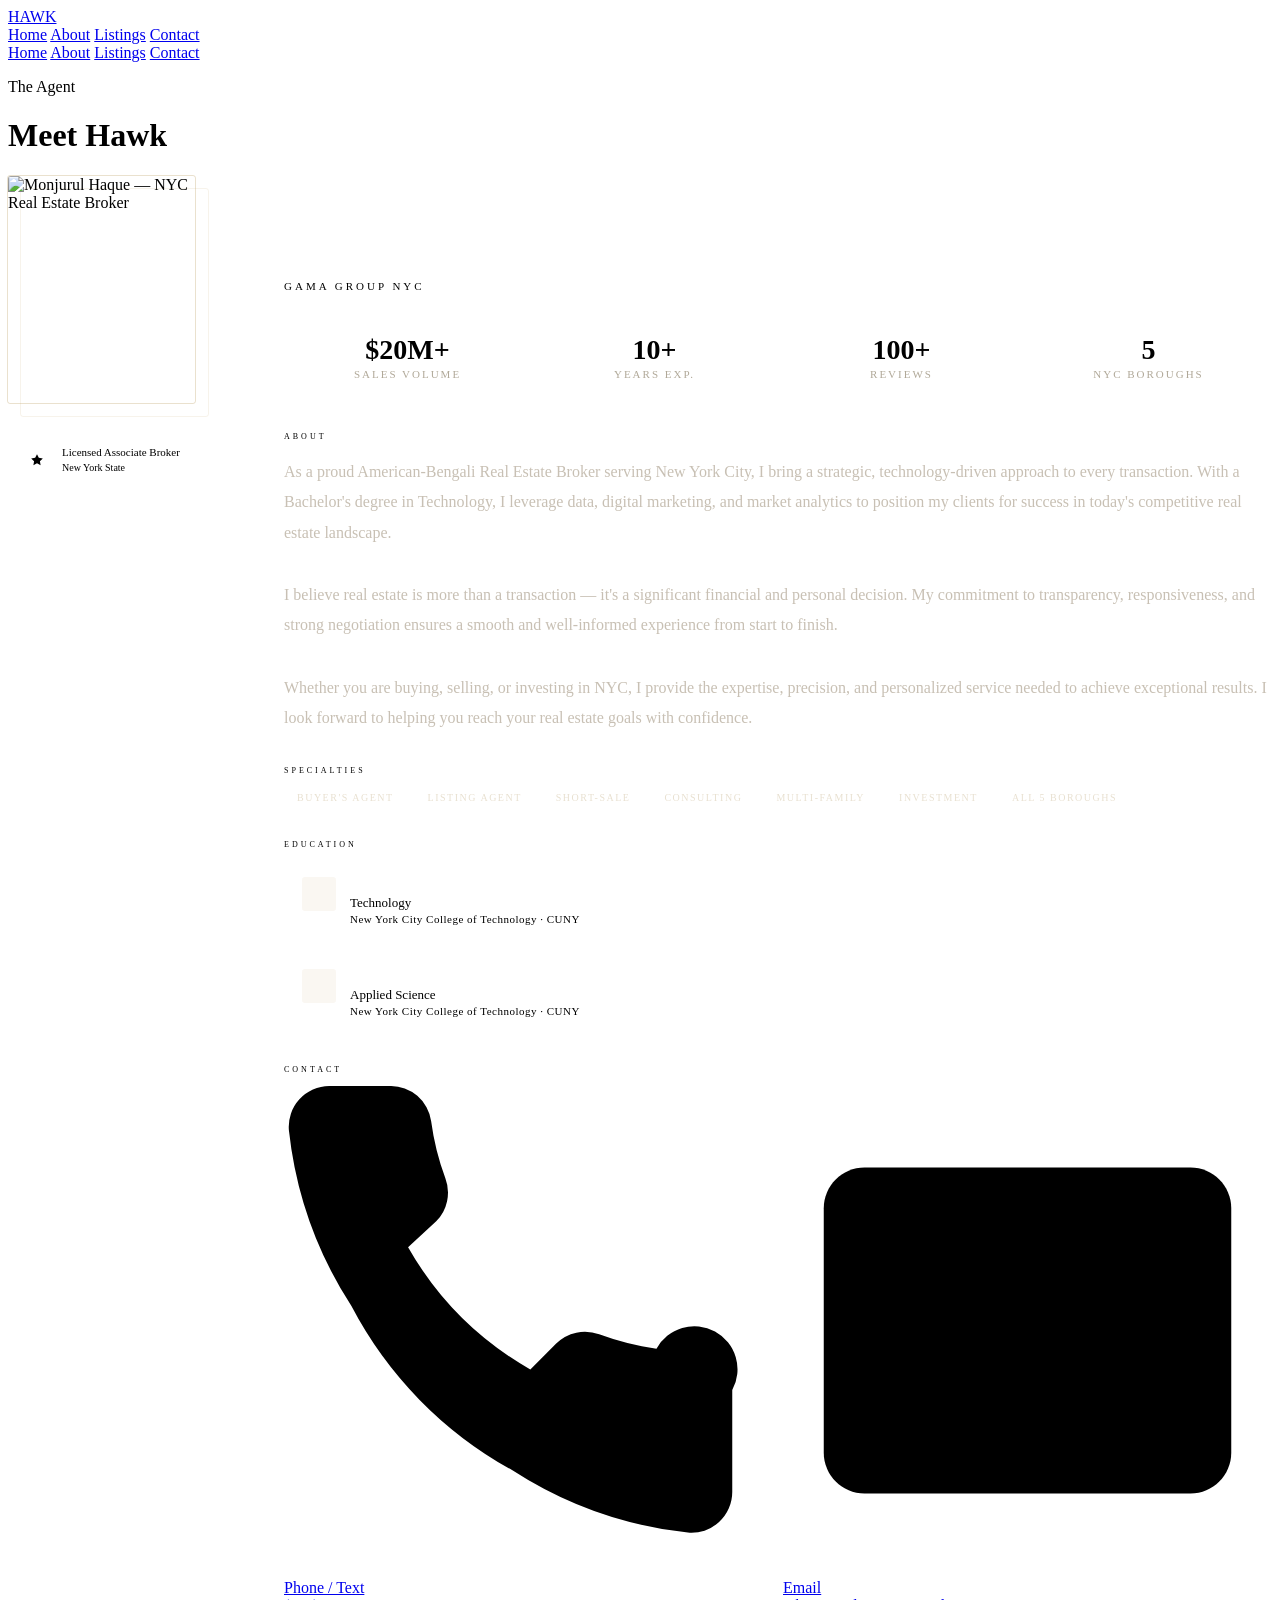
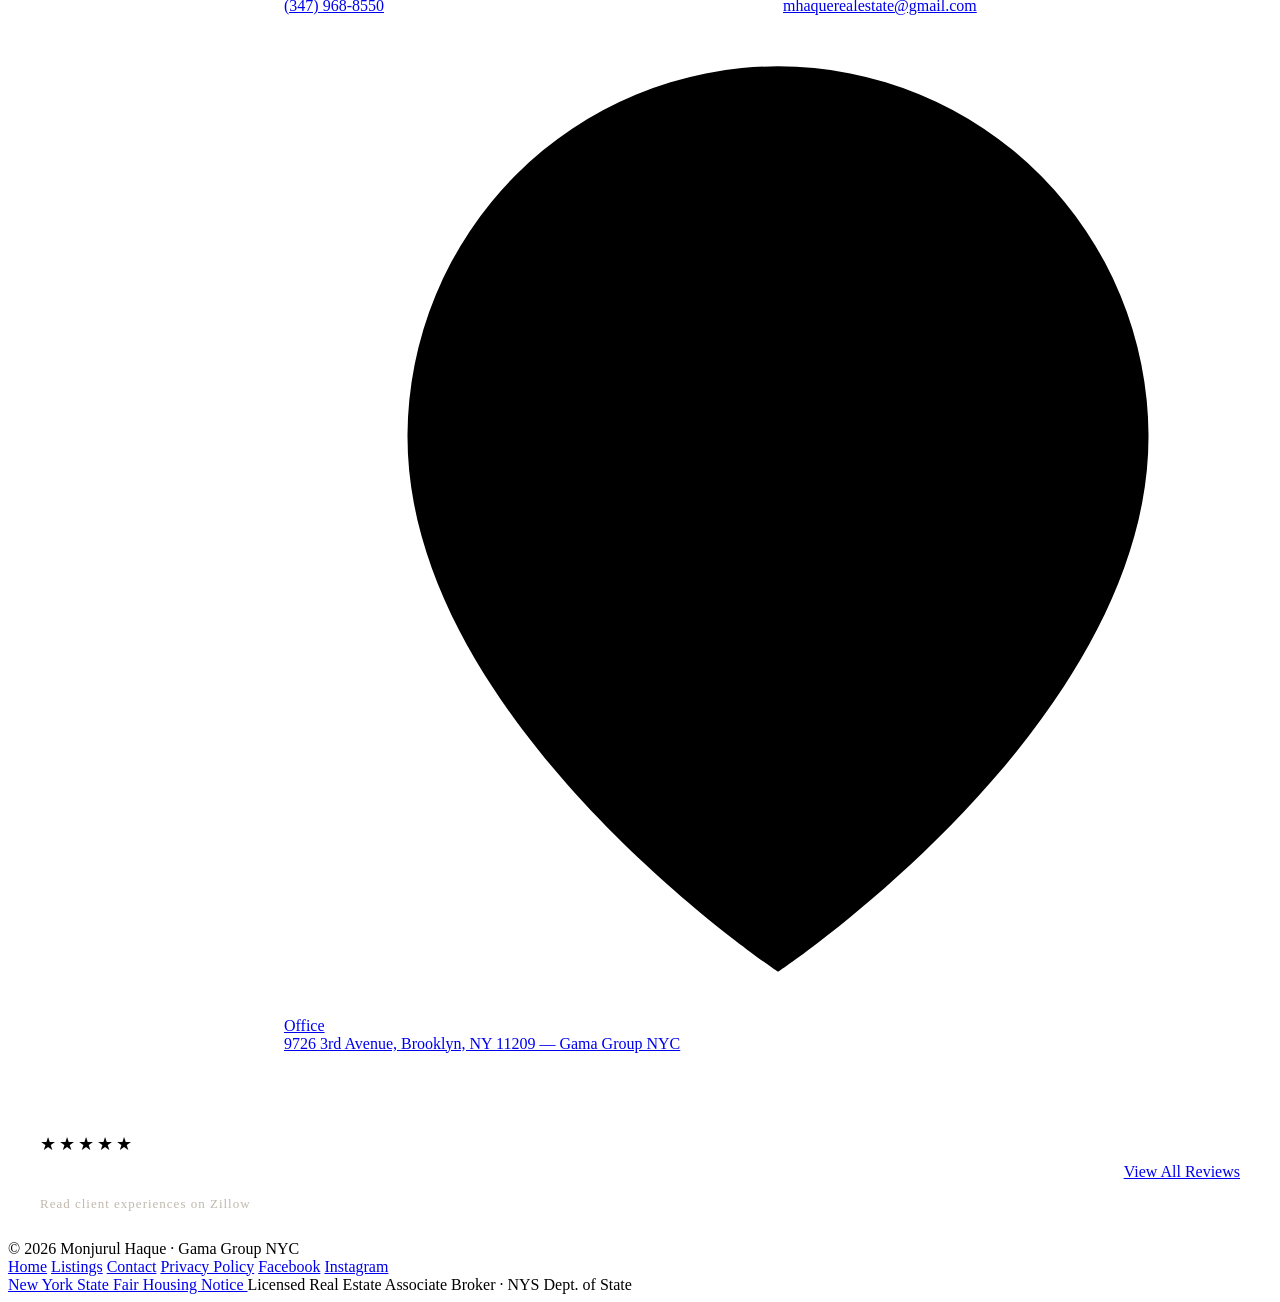
==== about.html @ 6339ee96 "Fix image URLs and update footer copyright year Updated image URLs to use URL encoding for spaces an" ====
<!DOCTYPE html>
<html lang="en">
<head>
  <meta charset="UTF-8">
  <meta name="viewport" content="width=device-width, initial-scale=1.0">

  <!-- ── Primary SEO ── -->
  <title>About Monjurul Haque | Licensed NYC Real Estate Associate Broker — Gama Group NYC</title>
  <meta name="description" content="Meet Monjurul Haque (Hawk) — proud American-Bengali NYC real estate broker at Gama Group NYC. Technology-driven approach, 10+ years experience, Bachelor's in Technology, 100+ verified client reviews across all 5 NYC boroughs.">
  <meta name="keywords" content="Monjurul Haque realtor, Hawk real estate NYC, Gama Group NYC broker, licensed associate broker Brooklyn, NYC real estate agent about, buy sell NYC broker, real estate agent Bay Ridge Brooklyn">
  <meta name="author" content="Monjurul Haque">
  <meta name="robots" content="index, follow, max-snippet:-1, max-image-preview:large, max-video-preview:-1">
  <link rel="canonical" href="https://www.mhaquerealtor.com/about.html">

  <!-- ── Open Graph (Facebook / LinkedIn / WhatsApp) ── -->
  <meta property="og:type" content="profile">
  <meta property="og:title" content="Meet Monjurul Haque (Hawk) — Licensed NYC Real Estate Broker">
  <meta property="og:description" content="10+ years experience, BS in Computer Systems Technology, 100+ verified reviews. Buyer's agent and listing agent serving all five NYC boroughs.">
  <meta property="og:url" content="https://www.mhaquerealtor.com/about.html">
  <meta property="og:site_name" content="Monjurul Haque | NYC Real Estate Broker">
  <meta property="og:image" content="https://www.mhaquerealtor.com/Final%20Gama-36.jpg">
  <meta property="og:image:width" content="1200">
  <meta property="og:image:height" content="630">
  <meta property="og:locale" content="en_US">

  <!-- ── Twitter Card ── -->
  <meta name="twitter:card" content="summary_large_image">
  <meta name="twitter:title" content="Meet Monjurul Haque (Hawk) — Licensed NYC Real Estate Broker">
  <meta name="twitter:description" content="10+ years experience, BS in Computer Systems Technology, 100+ verified reviews. Buyer's agent and listing agent serving all five NYC boroughs.">
  <meta name="twitter:image" content="https://www.mhaquerealtor.com/Final%20Gama-36.jpg">

  <!-- ── Geo / Local SEO ── -->
  <meta name="geo.region" content="US-NY">
  <meta name="geo.placename" content="Brooklyn, New York">
  <meta name="geo.position" content="40.6233;-74.0300">
  <meta name="ICBM" content="40.6233, -74.0300">

  <!-- ── Fonts & Styles ── -->
  <link rel="preconnect" href="https://fonts.googleapis.com">
  <link rel="preconnect" href="https://fonts.gstatic.com" crossorigin>
  <link href="https://fonts.googleapis.com/css2?family=Cormorant+Garamond:ital,wght@0,400;0,500;0,600;0,700;1,400&family=Jost:wght@300;400;500;600&display=swap" rel="stylesheet">
  <link rel="stylesheet" href="style.css">

  <!-- ── JSON-LD Structured Data ── -->
  <script type="application/ld+json">
  {
    "@context": "https://schema.org",
    "@type": "ProfilePage",
    "mainEntity": {
      "@type": "Person",
      "name": "Monjurul Haque",
      "alternateName": "Hawk",
      "jobTitle": "Licensed Real Estate Associate Broker",
      "url": "https://www.mhaquerealtor.com/about.html",
      "telephone": "+13479688550",
      "email": "mhaquerealestate@gmail.com",
      "worksFor": {
        "@type": "Organization",
        "name": "Gama Group NYC",
        "address": {
          "@type": "PostalAddress",
          "streetAddress": "9726 3rd Avenue",
          "addressLocality": "Brooklyn",
          "addressRegion": "NY",
          "postalCode": "11209"
        }
      },
      "alumniOf": [
        {
          "@type": "CollegeOrUniversity",
          "name": "New York City College of Technology, CUNY",
          "sameAs": "https://www.citytech.cuny.edu"
        }
      ],
      "hasCredential": [
        {
          "@type": "EducationalOccupationalCredential",
          "credentialCategory": "degree",
          "name": "Bachelor of Science in Computer Systems Technology",
          "educationalLevel": "Bachelor's Degree"
        },
        {
          "@type": "EducationalOccupationalCredential",
          "credentialCategory": "degree",
          "name": "Associate of Applied Science",
          "educationalLevel": "Associate's Degree"
        },
        {
          "@type": "EducationalOccupationalCredential",
          "credentialCategory": "License",
          "name": "New York State Real Estate Associate Broker License"
        }
      ],
      "sameAs": [
        "https://www.instagram.com/mhaquerealtor",
        "https://www.facebook.com/MhaqueRealtor/",
        "https://www.zillow.com/profile/MhaqueRealtor/"
      ],
      "aggregateRating": {
        "@type": "AggregateRating",
        "ratingValue": "5",
        "reviewCount": "100",
        "bestRating": "5"
      }
    }
  }
  </script>

  <style>
    /* ── ABOUT PAGE ── */
    .about-grid {
      display: grid;
      grid-template-columns: 220px 1fr;
      gap: 56px; align-items: start;
    }

    /* Photo column */
    .about-photo-col { position: sticky; top: 90px; }
    .about-photo-frame {
      position: relative;
      width: 200px;
    }
    .about-photo-frame::before {
      content: '';
      position: absolute;
      top: -1px; left: -1px; right: 12px; bottom: 12px;
      border: 1px solid rgba(184,155,94,0.3);
      border-radius: 3px;
      pointer-events: none; z-index: 0;
    }
    .about-photo-frame::after {
      content: '';
      position: absolute;
      top: 12px; left: 12px; right: -1px; bottom: -1px;
      border: 1px solid rgba(184,155,94,0.12);
      border-radius: 3px;
      pointer-events: none; z-index: 0;
    }
    .about-photo {
      position: relative; z-index: 1;
      width: 200px; height: 240px;
      object-fit: cover; object-position: top center;
      border-radius: 3px; display: block;
      background: var(--mid);
    }
    .about-license-badge {
      margin-top: 16px;
      background: var(--card); border: 1px solid var(--border);
      border-radius: 4px; padding: 12px 14px;
      display: flex; align-items: center; gap: 10px;
    }
    .badge-star-icon {
      width: 30px; height: 30px;
      background: var(--gold); border-radius: 50%;
      display: flex; align-items: center; justify-content: center;
      flex-shrink: 0;
    }
    .badge-star-icon svg { width: 14px; height: 14px; fill: #000; }
    .badge-star-text { font-size: 10px; color: var(--muted); line-height: 1.5; }
    .badge-star-text strong { color: var(--text); font-weight: 500; display: block; font-size: 11px; }

    /* Info column */
    .about-info { padding-top: 4px; }
    .agent-headline {
      font-family: var(--serif-font);
      font-size: 48px; font-weight: 600; color: #fff;
      line-height: 1; margin-bottom: 4px;
    }
    .agent-firm-tag { color: var(--gold);
      font-size: 11px; letter-spacing: 3px;
      text-transform: uppercase; color: var(--gold);
      margin-bottom: 28px;
    }

    .stats-row {
      display: flex; gap: 0;
      border: 1px solid var(--border); border-radius: 4px;
      overflow: hidden; margin-bottom: 36px;
    }
    .stat-cell {
      flex: 1; padding: 16px 18px;
      border-right: 1px solid var(--border);
      text-align: center;
    }
    .stat-cell:last-child { border-right: none; }
    .stat-num {
      font-family: var(--serif-font);
      font-size: 28px; font-weight: 700;
      color: var(--gold); line-height: 1;
    }
    .stat-lbl { font-size: 11px; letter-spacing: 2px; text-transform: uppercase; color: #b0a898; margin-top: 4px; }

    .section-label {
      font-size: 8px; letter-spacing: 3px;
      text-transform: uppercase; color: var(--gold);
      margin-bottom: 12px;
      display: flex; align-items: center; gap: 10px;
    }
    .section-label::after { content: ''; flex: 1; height: 1px; background: var(--border); }

    .bio-text {
      font-size: 16px; line-height: 1.9; color: #c8c0b4;
      margin-bottom: 32px;
    }

    .spec-tags { display: flex; flex-wrap: wrap; gap: 8px; margin-bottom: 32px; }
    .spec-tag {
      font-size: 10px; letter-spacing: 1.5px; text-transform: uppercase;
      color: #e8e0d0; border: 1px solid var(--border);
      padding: 5px 13px; border-radius: 2px;
      background: rgba(255,255,255,0.04);
    }

    .contact-grid {
      display: grid; grid-template-columns: 1fr 1fr; gap: 10px;
    }
    .contact-span { grid-column: span 2; }

    /* Reviews bar */
    .reviews-bar {
      margin-top: 52px;
      background: var(--card); border: 1px solid var(--border);
      border-radius: 6px; padding: 28px 32px;
      display: flex; justify-content: space-between; align-items: center;
      gap: 24px;
    }
    .reviews-stars { font-size: 18px; letter-spacing: 3px; color: var(--gold); margin-bottom: 6px; }
    .reviews-count { font-family: var(--serif-font); font-size: 28px; font-weight: 600; color: #fff; }
    .reviews-source { font-size: 13px; color: #c0b8ac; margin-top: 3px; letter-spacing: 1px; }


    /* ── EDUCATION ── */
    .edu-list { display: flex; flex-direction: column; gap: 12px; margin-bottom: 32px; }
    .edu-item {
      display: flex; align-items: flex-start; gap: 14px;
      background: var(--card); border: 1px solid var(--border);
      border-radius: 4px; padding: 16px 18px;
      transition: border-color 0.25s;
    }
    .edu-item:hover { border-color: rgba(184,155,94,0.4); }
    .edu-icon {
      width: 34px; height: 34px; flex-shrink: 0;
      background: rgba(184,155,94,0.08);
      border: 1px solid var(--border); border-radius: 3px;
      display: flex; align-items: center; justify-content: center;
    }
    .edu-icon svg { width: 15px; height: 15px; }
    .edu-degree { font-size: 14px; font-weight: 500; color: #fff; margin-bottom: 2px; }
    .edu-field  { font-size: 13px; color: var(--gold); margin-bottom: 2px; }
    .edu-school { font-size: 11px; color: var(--muted); letter-spacing: 0.5px; }

    @media (max-width: 768px) {
      .about-grid { grid-template-columns: 1fr; gap: 32px; }
      .about-photo-col { position: static; }
      .about-photo-frame { width: 160px; }
      .about-photo { width: 160px; height: 192px; }
      .contact-grid { grid-template-columns: 1fr; }
      .contact-span { grid-column: span 1; }
      .reviews-bar { flex-direction: column; text-align: center; }
    }
  </style>
</head>
<body>

<!-- NAV -->
<nav>
  <a class="nav-logo" href="index.html">HAWK</a>
  <div class="nav-links">
    <a href="index.html">Home</a>
    <a href="about.html" class="active">About</a>
    <a href="listings.html">Listings</a>
    <a href="contact.html">Contact</a>
  </div>
  <div class="nav-hamburger" onclick="toggleMenu()" aria-label="Menu">
    <span></span><span></span><span></span>
  </div>
</nav>
<div class="nav-mobile" id="navMobile">
  <a href="index.html" onclick="closeMenu()">Home</a>
  <a href="about.html" onclick="closeMenu()">About</a>
  <a href="listings.html" onclick="closeMenu()">Listings</a>
  <a href="contact.html" onclick="closeMenu()">Contact</a>
</div>

<div class="hero-strip"></div>

<main>
  <p class="page-eyebrow anim-1">The Agent</p>
  <h1 class="page-title anim-2">Meet <span>Hawk</span></h1>

  <div class="about-grid anim-3">

    <!-- LEFT -->
    <div class="about-photo-col">
      <div class="about-photo-frame">
        <img class="about-photo" src="Final Gama-36.jpg" alt="Monjurul Haque — NYC Real Estate Broker">
      </div>
      <div class="about-license-badge">
        <div class="badge-star-icon">
          <svg viewBox="0 0 24 24" xmlns="http://www.w3.org/2000/svg"><path d="M12 2l3.09 6.26L22 9.27l-5 4.87L18.18 21 12 17.77 5.82 21 7 14.14 2 9.27l6.91-1.01L12 2z"/></svg>
        </div>
        <div class="badge-star-text">
          <strong>Licensed Associate Broker</strong>
          New York State
        </div>
      </div>
    </div>

    <!-- RIGHT -->
    <div class="about-info">
      <div class="agent-headline">Monjurul<br>Haque</div>
      <div class="agent-firm-tag">Gama Group NYC</div>

      <div class="stats-row">
        <div class="stat-cell">
          <div class="stat-num">$20M+</div>
          <div class="stat-lbl">Sales Volume</div>
        </div>
        <div class="stat-cell">
          <div class="stat-num">10+</div>
          <div class="stat-lbl">Years Exp.</div>
        </div>
        <div class="stat-cell">
          <div class="stat-num">100+</div>
          <div class="stat-lbl">Reviews</div>
        </div>
        <div class="stat-cell">
          <div class="stat-num">5</div>
          <div class="stat-lbl">NYC Boroughs</div>
        </div>
      </div>

      <div class="section-label">About</div>
      <p class="bio-text">
        As a proud American-Bengali Real Estate Broker serving New York City, I bring a strategic, technology-driven approach to every transaction. With a Bachelor's degree in Technology, I leverage data, digital marketing, and market analytics to position my clients for success in today's competitive real estate landscape.
      </p>
      <p class="bio-text">
        I believe real estate is more than a transaction — it's a significant financial and personal decision. My commitment to transparency, responsiveness, and strong negotiation ensures a smooth and well-informed experience from start to finish.
      </p>
      <p class="bio-text">
        Whether you are buying, selling, or investing in NYC, I provide the expertise, precision, and personalized service needed to achieve exceptional results. I look forward to helping you reach your real estate goals with confidence.
      </p>

      <div class="section-label">Specialties</div>
      <div class="spec-tags">
        <span class="spec-tag">Buyer's Agent</span>
        <span class="spec-tag">Listing Agent</span>
        <span class="spec-tag">Short-Sale</span>
        <span class="spec-tag">Consulting</span>
        <span class="spec-tag">Multi-Family</span>
        <span class="spec-tag">Investment</span>
        <span class="spec-tag">All 5 Boroughs</span>
      </div>

      <div class="section-label">Education</div>
      <div class="edu-list">
        <div class="edu-item">
          <div class="edu-icon">
            <svg viewBox="0 0 24 24" fill="none" stroke="var(--gold)" stroke-width="1.5" xmlns="http://www.w3.org/2000/svg">
              <path d="M22 10v6M2 10l10-5 10 5-10 5z" stroke-linecap="round" stroke-linejoin="round"/>
              <path d="M6 12v5c3 3 9 3 12 0v-5" stroke-linecap="round" stroke-linejoin="round"/>
            </svg>
          </div>
          <div class="edu-body">
            <div class="edu-degree">Bachelor of Science</div>
            <div class="edu-field">Technology</div>
            <div class="edu-school">New York City College of Technology · CUNY</div>
          </div>
        </div>
        <div class="edu-item">
          <div class="edu-icon">
            <svg viewBox="0 0 24 24" fill="none" stroke="var(--gold)" stroke-width="1.5" xmlns="http://www.w3.org/2000/svg">
              <path d="M22 10v6M2 10l10-5 10 5-10 5z" stroke-linecap="round" stroke-linejoin="round"/>
              <path d="M6 12v5c3 3 9 3 12 0v-5" stroke-linecap="round" stroke-linejoin="round"/>
            </svg>
          </div>
          <div class="edu-body">
            <div class="edu-degree">Associate of Applied Science</div>
            <div class="edu-field">Applied Science</div>
            <div class="edu-school">New York City College of Technology · CUNY</div>
          </div>
        </div>
      </div>

            <div class="section-label">Contact</div>
      <div class="contact-grid">
        <a class="contact-item" href="tel:+13479688550">
          <div class="contact-icon">
            <svg viewBox="0 0 24 24" xmlns="http://www.w3.org/2000/svg"><path d="M22 16.92v3a2 2 0 01-2.18 2 19.79 19.79 0 01-8.63-3.07A19.5 19.5 0 013.31 10.8a19.79 19.79 0 01-3.07-8.63A2 2 0 012.22 0h3a2 2 0 012 1.72c.127.96.361 1.903.7 2.81a2 2 0 01-.45 2.11L6.09 7.91a16 16 0 006 6l1.27-1.27a2 2 0 012.11-.45c.907.339 1.85.573 2.81.7A2 2 0 0122 14.92v2z" stroke-linecap="round" stroke-linejoin="round"/></svg>
          </div>
          <div>
            <div class="contact-type">Phone / Text</div>
            <div class="contact-val">(347) 968-8550</div>
          </div>
        </a>
        <a class="contact-item" href="mailto:mhaquerealestate@gmail.com">
          <div class="contact-icon">
            <svg viewBox="0 0 24 24" xmlns="http://www.w3.org/2000/svg"><path d="M4 4h16c1.1 0 2 .9 2 2v12c0 1.1-.9 2-2 2H4c-1.1 0-2-.9-2-2V6c0-1.1.9-2 2-2z" stroke-linecap="round" stroke-linejoin="round"/><polyline points="22,6 12,13 2,6" stroke-linecap="round" stroke-linejoin="round"/></svg>
          </div>
          <div>
            <div class="contact-type">Email</div>
            <div class="contact-val">mhaquerealestate@gmail.com</div>
          </div>
        </a>
        <a class="contact-item contact-span" href="https://maps.google.com/?q=9726+3rd+Avenue+Brooklyn+NY+11209" target="_blank" rel="noopener">
          <div class="contact-icon">
            <svg viewBox="0 0 24 24" xmlns="http://www.w3.org/2000/svg"><path d="M21 10c0 7-9 13-9 13s-9-6-9-13a9 9 0 0118 0z" stroke-linecap="round" stroke-linejoin="round"/><circle cx="12" cy="10" r="3" stroke-linecap="round" stroke-linejoin="round"/></svg>
          </div>
          <div>
            <div class="contact-type">Office</div>
            <div class="contact-val">9726 3rd Avenue, Brooklyn, NY 11209 — Gama Group NYC</div>
          </div>
        </a>
      </div>
    </div>
  </div>

  <!-- Reviews -->
  <div class="reviews-bar anim-4">
    <div>
      <div class="reviews-stars">★★★★★</div>
      <div class="reviews-count">100+ Verified Reviews</div>
      <div class="reviews-source">Read client experiences on Zillow</div>
    </div>
    <a class="btn btn-gold" href="https://www.zillow.com/profile/MhaqueRealtor/#reviews" target="_blank" rel="noopener">
      View All Reviews
    </a>
  </div>
</main>

<footer>
  <div class="footer-copy">© 2026 Monjurul Haque · Gama Group NYC</div>
  <div class="footer-links">
    <a href="index.html">Home</a>
    <a href="listings.html">Listings</a>
    <a href="contact.html">Contact</a>
    <a href="privacy.html">Privacy Policy</a>
    <a href="https://www.facebook.com/MhaqueRealtor/" target="_blank" rel="noopener">Facebook</a>
    <a href="https://instagram.com/mhaquerealtor" target="_blank" rel="noopener">Instagram</a>
  </div>
  <div class="footer-bottom">
    <a class="footer-fair-housing" href="https://dos.ny.gov/fair-housing" target="_blank" rel="noopener">
      New York State Fair Housing Notice
    </a>
    <span class="footer-legal">Licensed Real Estate Associate Broker · NYS Dept. of State</span>
  </div>
</footer>

<script>
  function toggleMenu() { document.getElementById('navMobile').classList.toggle('open'); }
  function closeMenu()  { document.getElementById('navMobile').classList.remove('open'); }
</script>

<!--Start of Tawk.to Script-->
<script type="text/javascript">
var Tawk_API=Tawk_API||{}, Tawk_LoadStart=new Date();
(function(){
var s1=document.createElement("script"),s0=document.getElementsByTagName("script")[0];
s1.async=true;
s1.src='https://embed.tawk.to/69f02ca03dea021c3775ba9f/1jn92sl5e';
s1.charset='UTF-8';
s1.setAttribute('crossorigin','*');
s0.parentNode.insertBefore(s1,s0);
})();
</script>
<!--End of Tawk.to Script-->
</body>
</html>
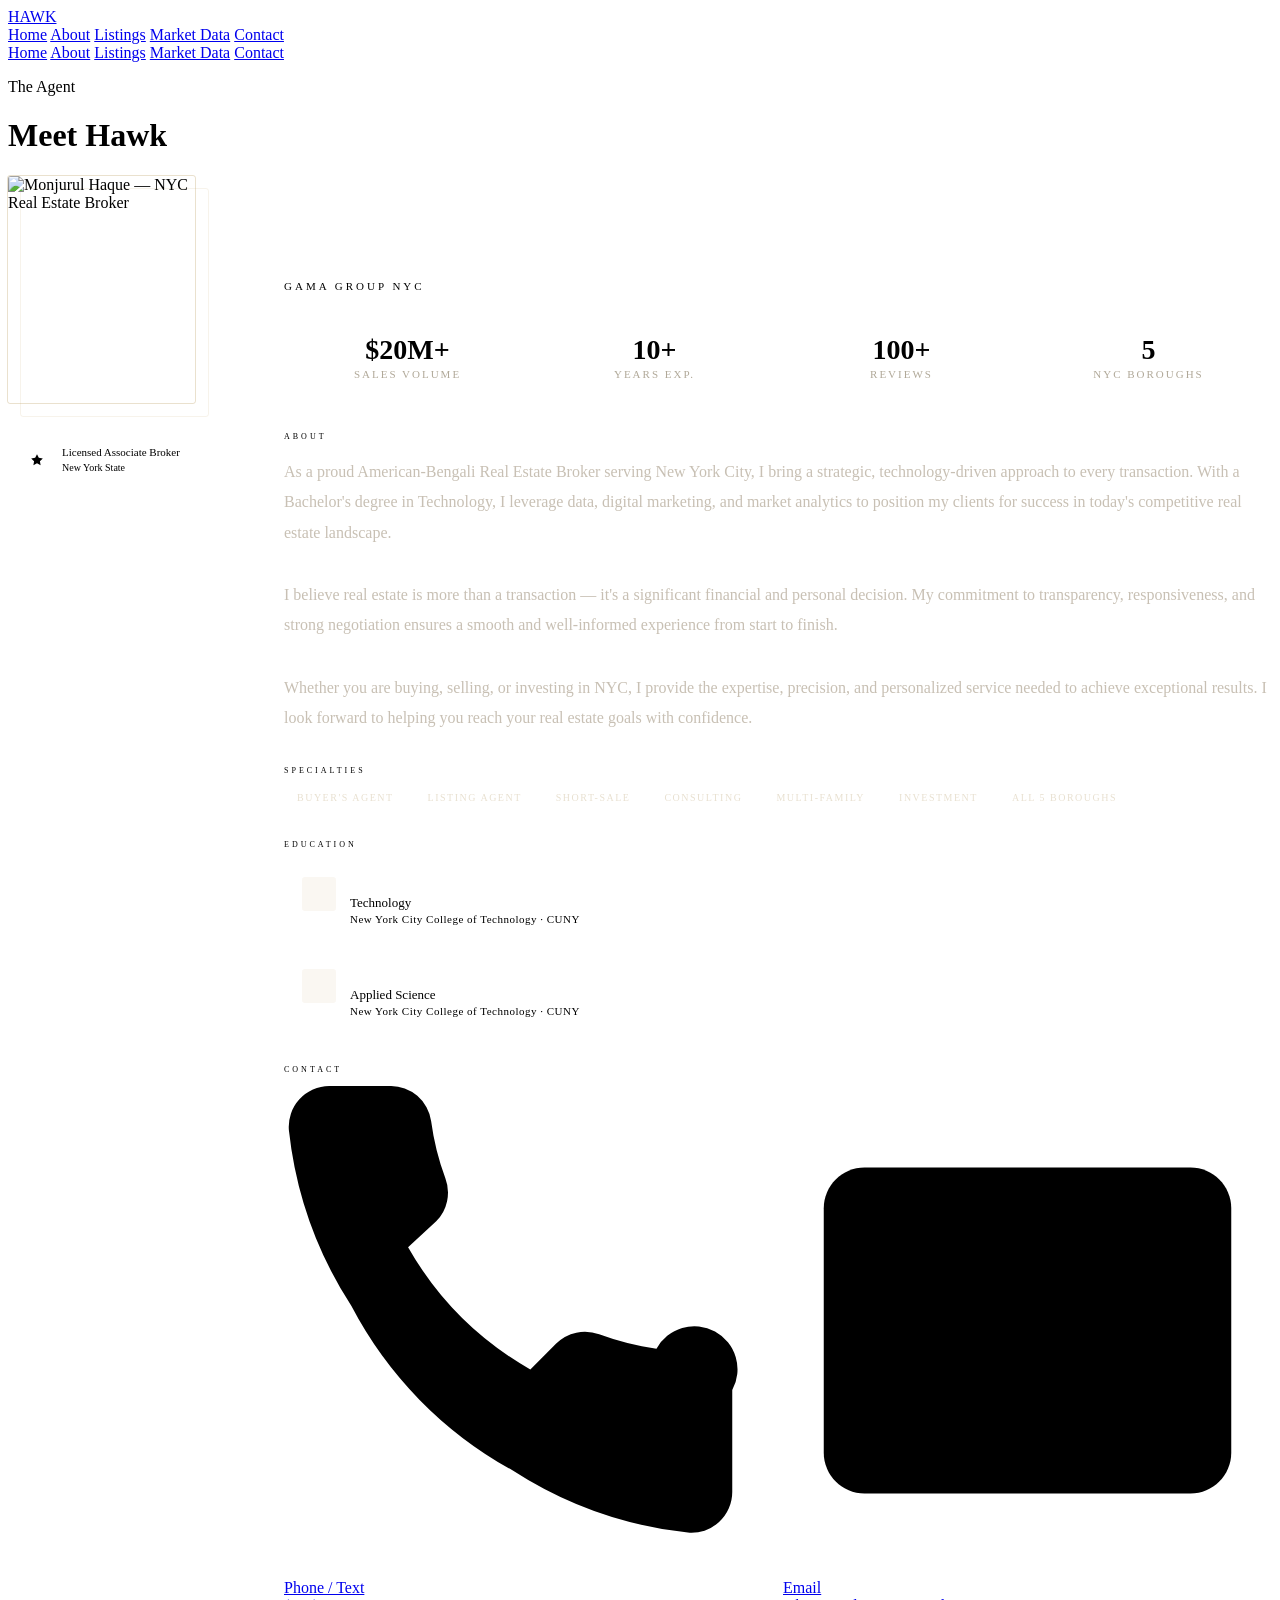
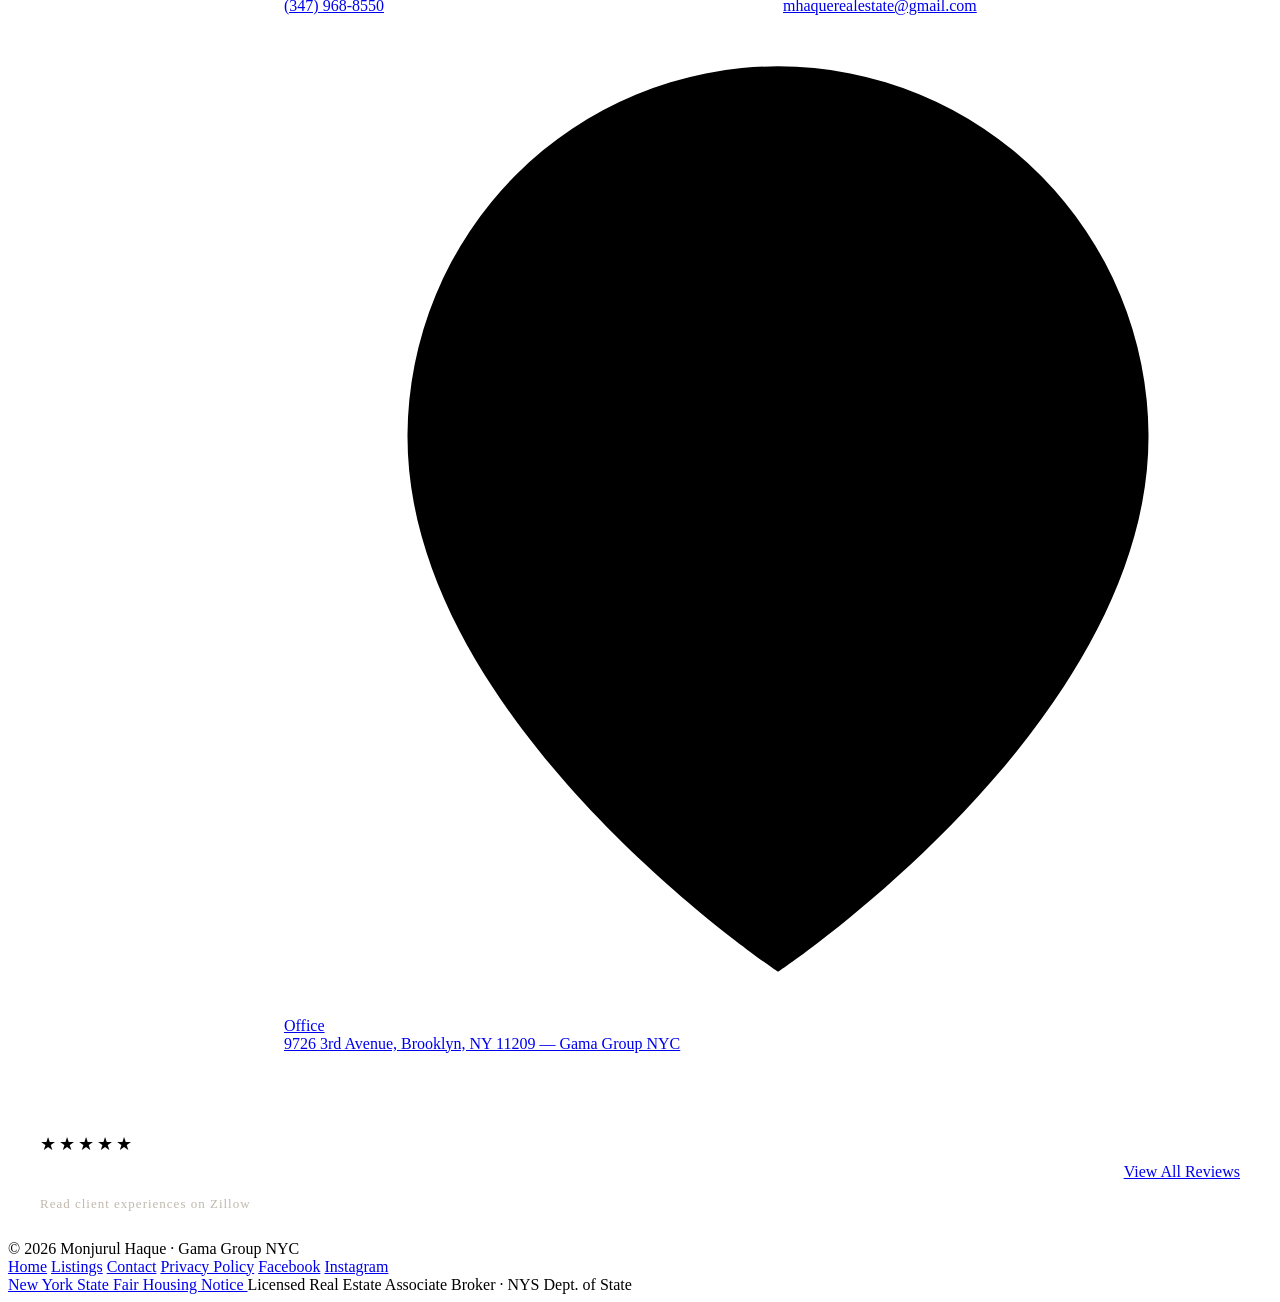
==== commit 32025e48: "Update navigation links in about.html" ====
--- a/about.html
+++ b/about.html
@@ -267,8 +267,9 @@
   <a class="nav-logo" href="index.html">HAWK</a>
   <div class="nav-links">
     <a href="index.html">Home</a>
-    <a href="about.html" class="active">About</a>
+    <a href="about.html">About</a>
     <a href="listings.html">Listings</a>
+    <a href="Market_update.html" class="active">Market Data</a>
     <a href="contact.html">Contact</a>
   </div>
   <div class="nav-hamburger" onclick="toggleMenu()" aria-label="Menu">
@@ -279,6 +280,7 @@
   <a href="index.html" onclick="closeMenu()">Home</a>
   <a href="about.html" onclick="closeMenu()">About</a>
   <a href="listings.html" onclick="closeMenu()">Listings</a>
+  <a href="Market_update.html" onclick="closeMenu()">Market Data</a>
   <a href="contact.html" onclick="closeMenu()">Contact</a>
 </div>
 
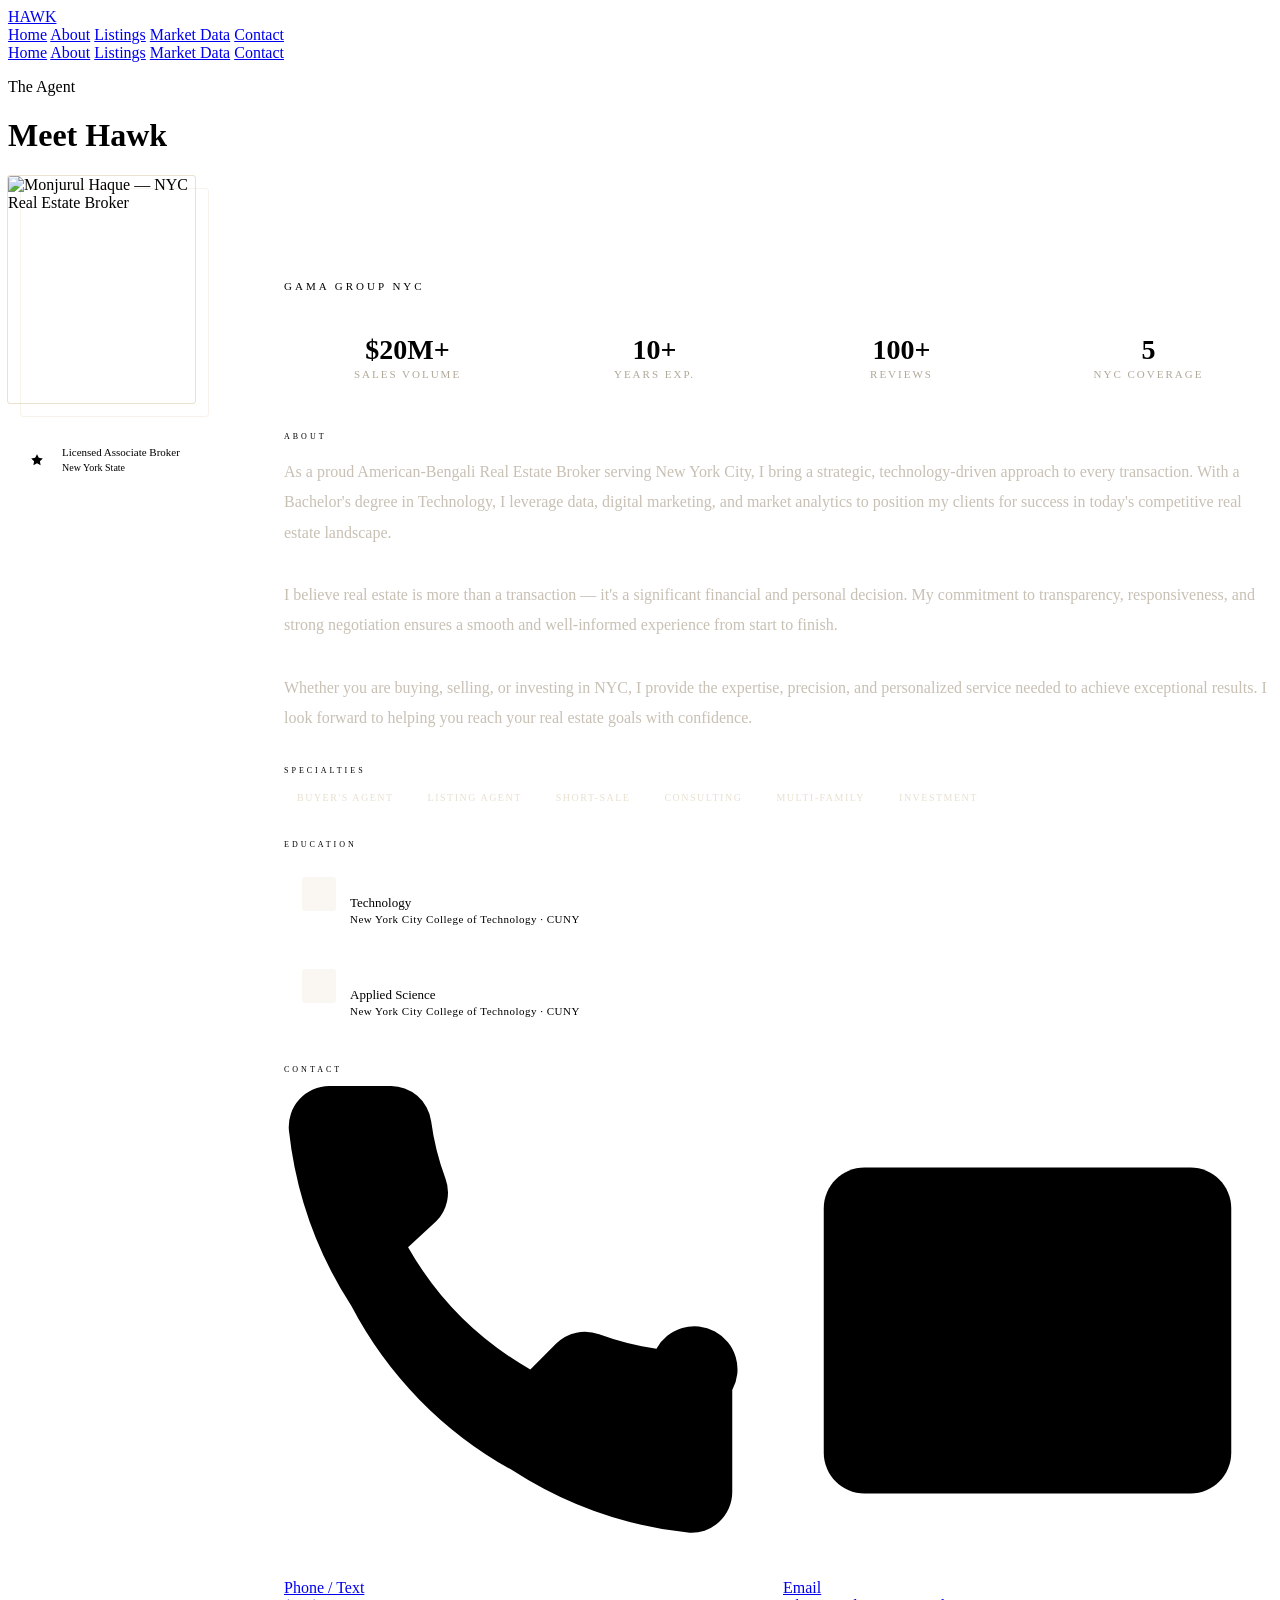
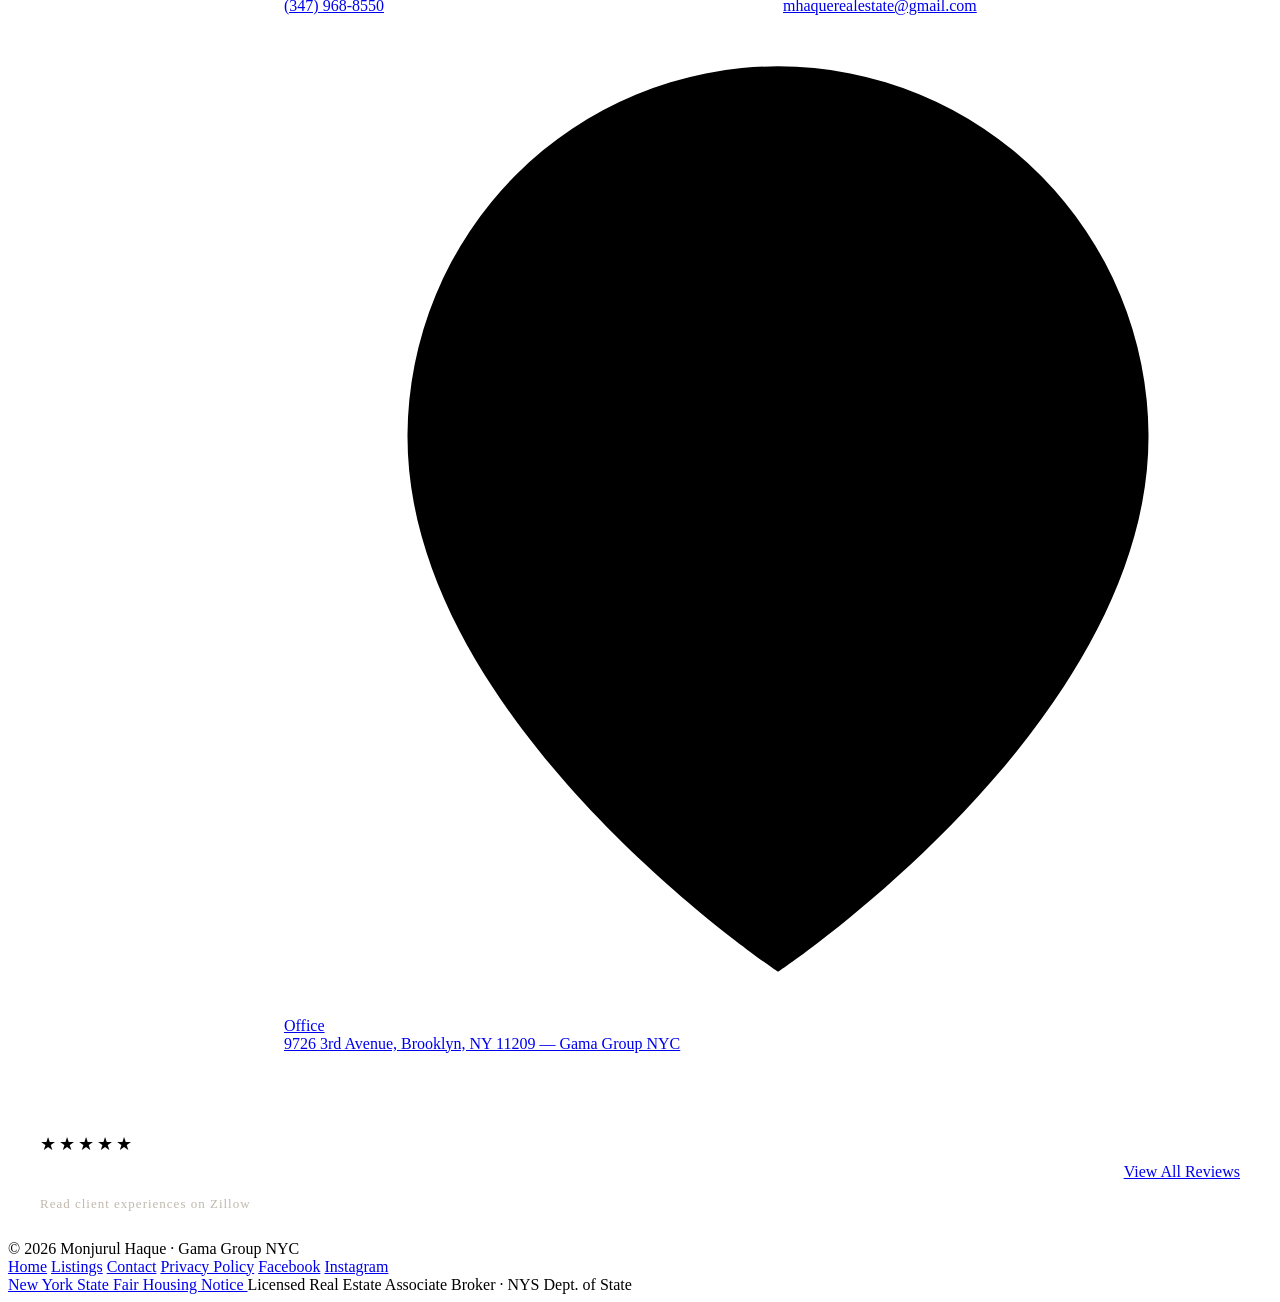
==== commit cef6a9a7: "Refine SEO descriptions for clarity Updated descriptions to specify 'New York City' instead of 'all " ====
--- a/about.html
+++ b/about.html
@@ -6,7 +6,7 @@
 
   <!-- ── Primary SEO ── -->
   <title>About Monjurul Haque | Licensed NYC Real Estate Associate Broker — Gama Group NYC</title>
-  <meta name="description" content="Meet Monjurul Haque (Hawk) — proud American-Bengali NYC real estate broker at Gama Group NYC. Technology-driven approach, 10+ years experience, Bachelor's in Technology, 100+ verified client reviews across all 5 NYC boroughs.">
+  <meta name="description" content="Meet Monjurul Haque (Hawk) — proud American-Bengali NYC real estate broker at Gama Group NYC. Technology-driven approach, 10+ years experience, Bachelor's in Technology, 100+ verified client reviews across New York City.">
   <meta name="keywords" content="Monjurul Haque realtor, Hawk real estate NYC, Gama Group NYC broker, licensed associate broker Brooklyn, NYC real estate agent about, buy sell NYC broker, real estate agent Bay Ridge Brooklyn">
   <meta name="author" content="Monjurul Haque">
   <meta name="robots" content="index, follow, max-snippet:-1, max-image-preview:large, max-video-preview:-1">
@@ -15,7 +15,7 @@
   <!-- ── Open Graph (Facebook / LinkedIn / WhatsApp) ── -->
   <meta property="og:type" content="profile">
   <meta property="og:title" content="Meet Monjurul Haque (Hawk) — Licensed NYC Real Estate Broker">
-  <meta property="og:description" content="10+ years experience, BS in Computer Systems Technology, 100+ verified reviews. Buyer's agent and listing agent serving all five NYC boroughs.">
+  <meta property="og:description" content="10+ years experience, BS in Computer Systems Technology, 100+ verified reviews. Buyer's agent and listing agent serving New York City.">
   <meta property="og:url" content="https://www.mhaquerealtor.com/about.html">
   <meta property="og:site_name" content="Monjurul Haque | NYC Real Estate Broker">
   <meta property="og:image" content="https://www.mhaquerealtor.com/Final%20Gama-36.jpg">
@@ -26,7 +26,7 @@
   <!-- ── Twitter Card ── -->
   <meta name="twitter:card" content="summary_large_image">
   <meta name="twitter:title" content="Meet Monjurul Haque (Hawk) — Licensed NYC Real Estate Broker">
-  <meta name="twitter:description" content="10+ years experience, BS in Computer Systems Technology, 100+ verified reviews. Buyer's agent and listing agent serving all five NYC boroughs.">
+  <meta name="twitter:description" content="10+ years experience, BS in Computer Systems Technology, 100+ verified reviews. Buyer's agent and listing agent serving New York City.">
   <meta name="twitter:image" content="https://www.mhaquerealtor.com/Final%20Gama-36.jpg">
 
   <!-- ── Geo / Local SEO ── -->
@@ -328,7 +328,7 @@
         </div>
         <div class="stat-cell">
           <div class="stat-num">5</div>
-          <div class="stat-lbl">NYC Boroughs</div>
+          <div class="stat-lbl">NYC Coverage</div>
         </div>
       </div>
 
@@ -351,7 +351,7 @@
         <span class="spec-tag">Consulting</span>
         <span class="spec-tag">Multi-Family</span>
         <span class="spec-tag">Investment</span>
-        <span class="spec-tag">All 5 Boroughs</span>
+        
       </div>
 
       <div class="section-label">Education</div>
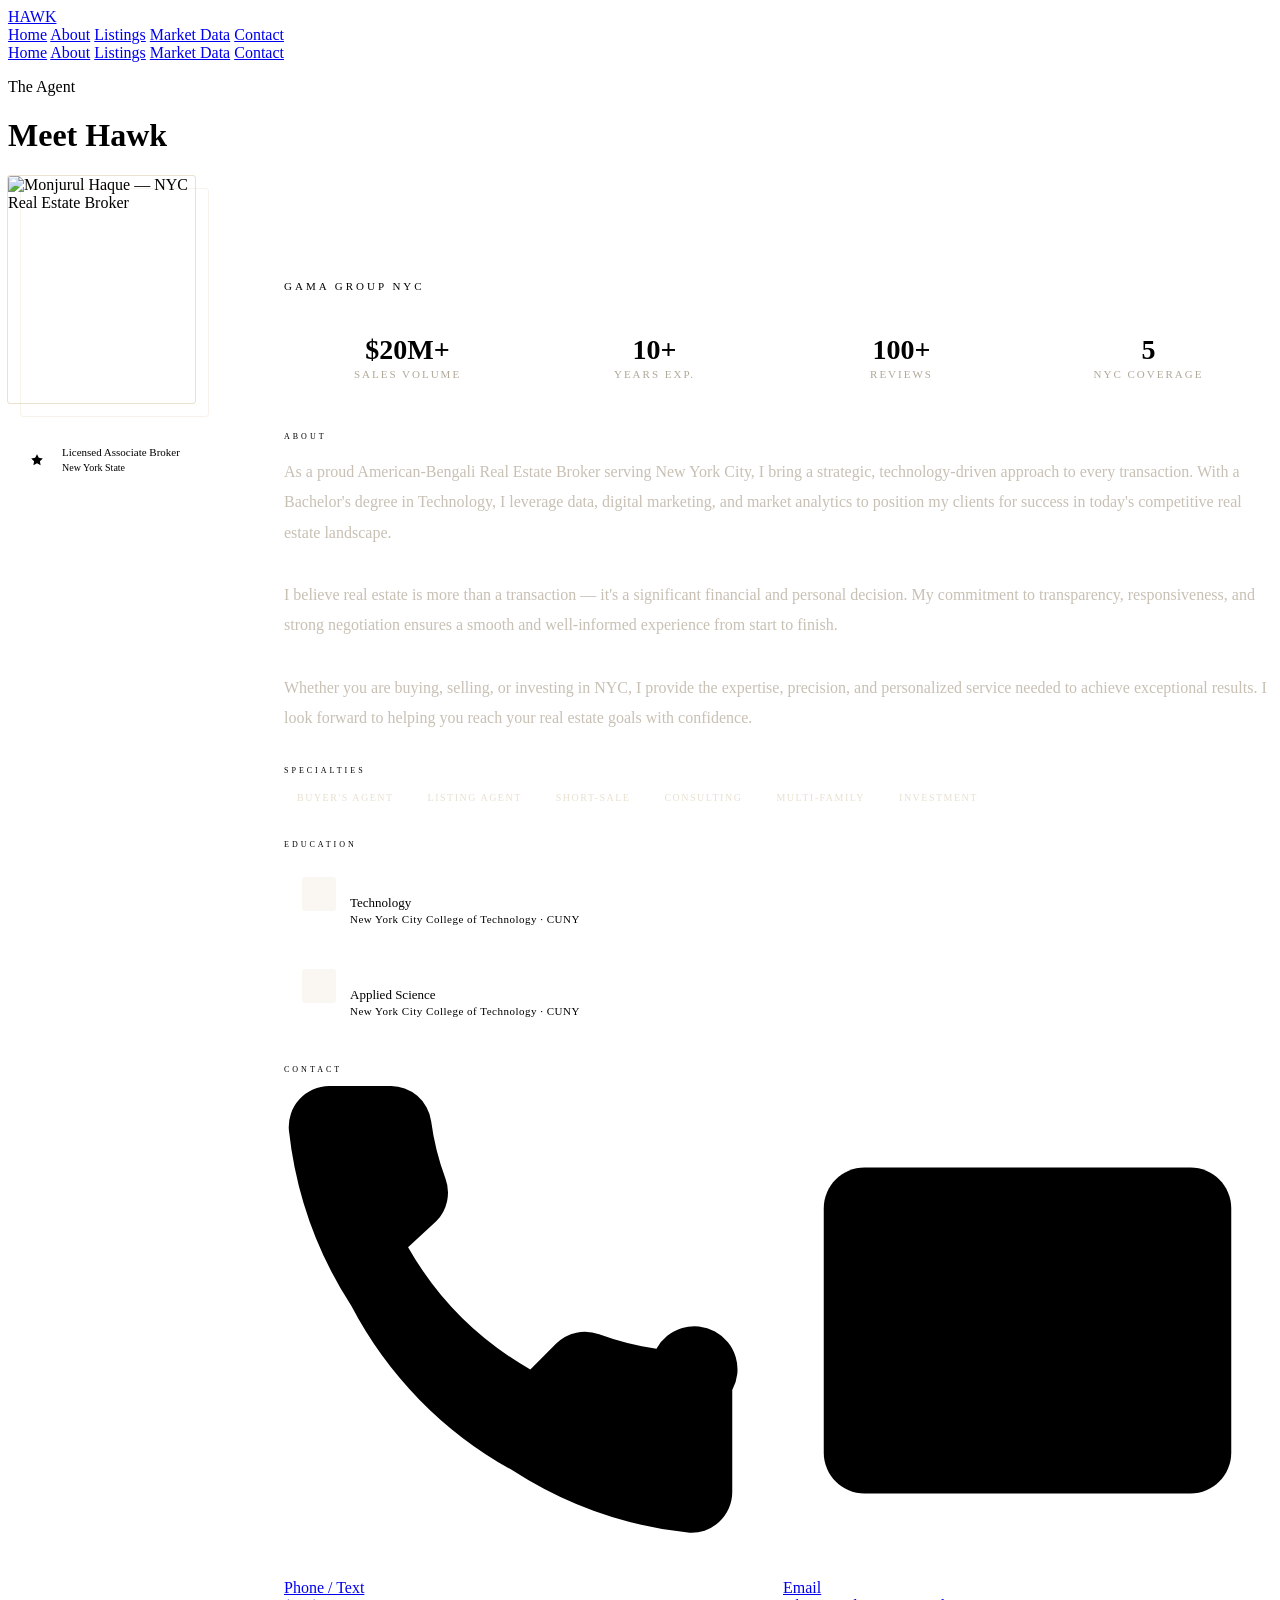
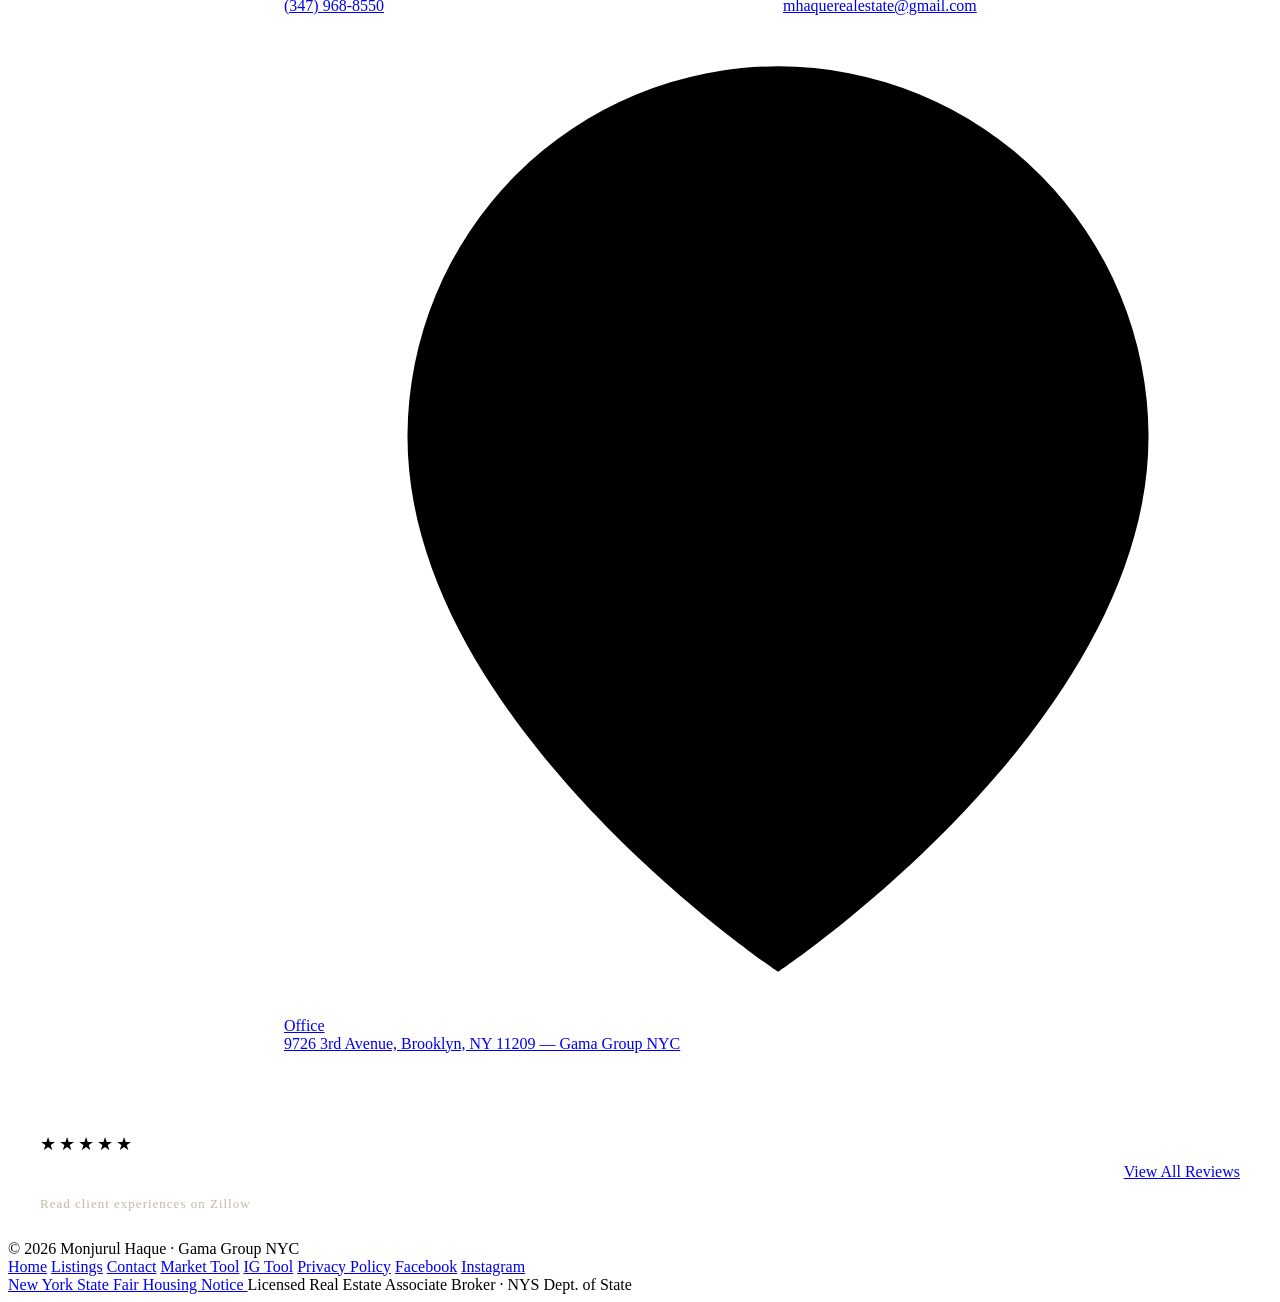
==== commit 0cf11b11: "Add files via upload" ====
--- a/about.html
+++ b/about.html
@@ -436,6 +436,8 @@
     <a href="index.html">Home</a>
     <a href="listings.html">Listings</a>
     <a href="contact.html">Contact</a>
+    <a href="Market_tool.html">Market Tool</a>
+    <a href="Mh-Ig-Tool.html">IG Tool</a>
     <a href="privacy.html">Privacy Policy</a>
     <a href="https://www.facebook.com/MhaqueRealtor/" target="_blank" rel="noopener">Facebook</a>
     <a href="https://instagram.com/mhaquerealtor" target="_blank" rel="noopener">Instagram</a>
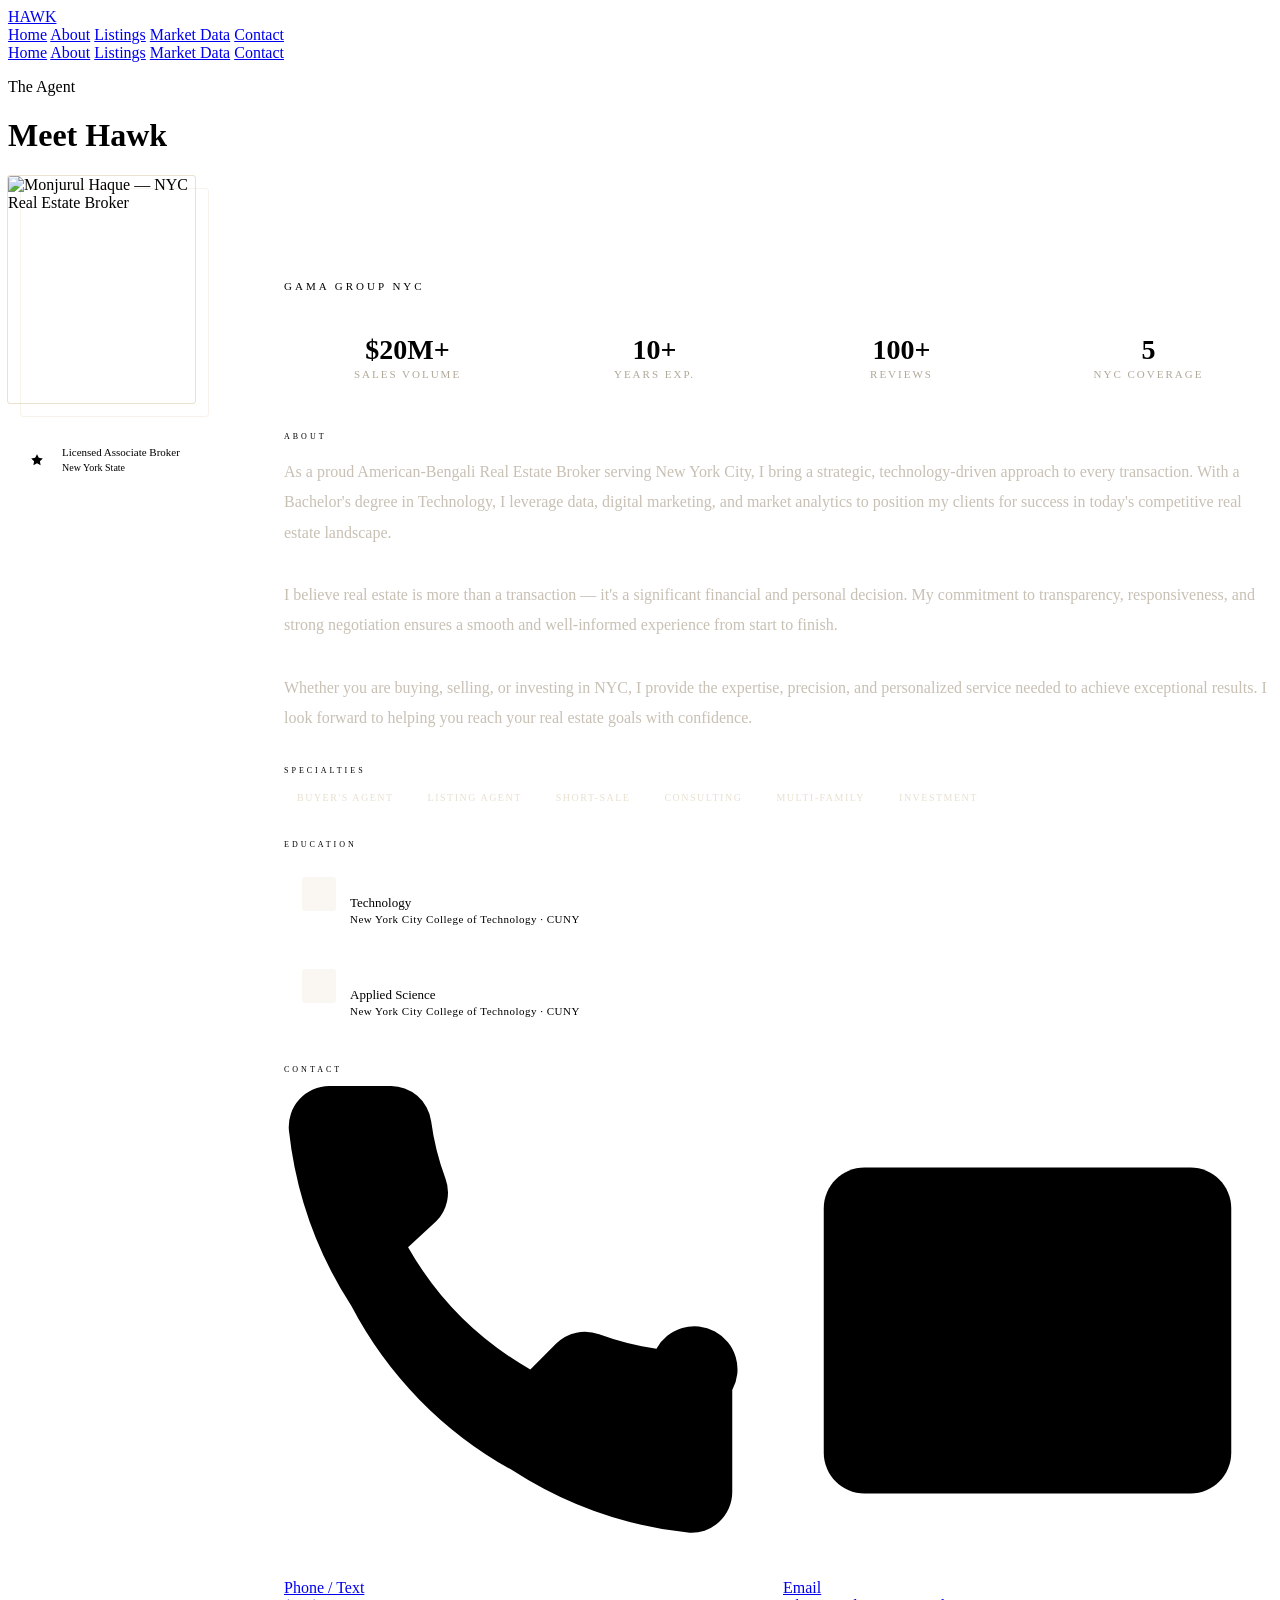
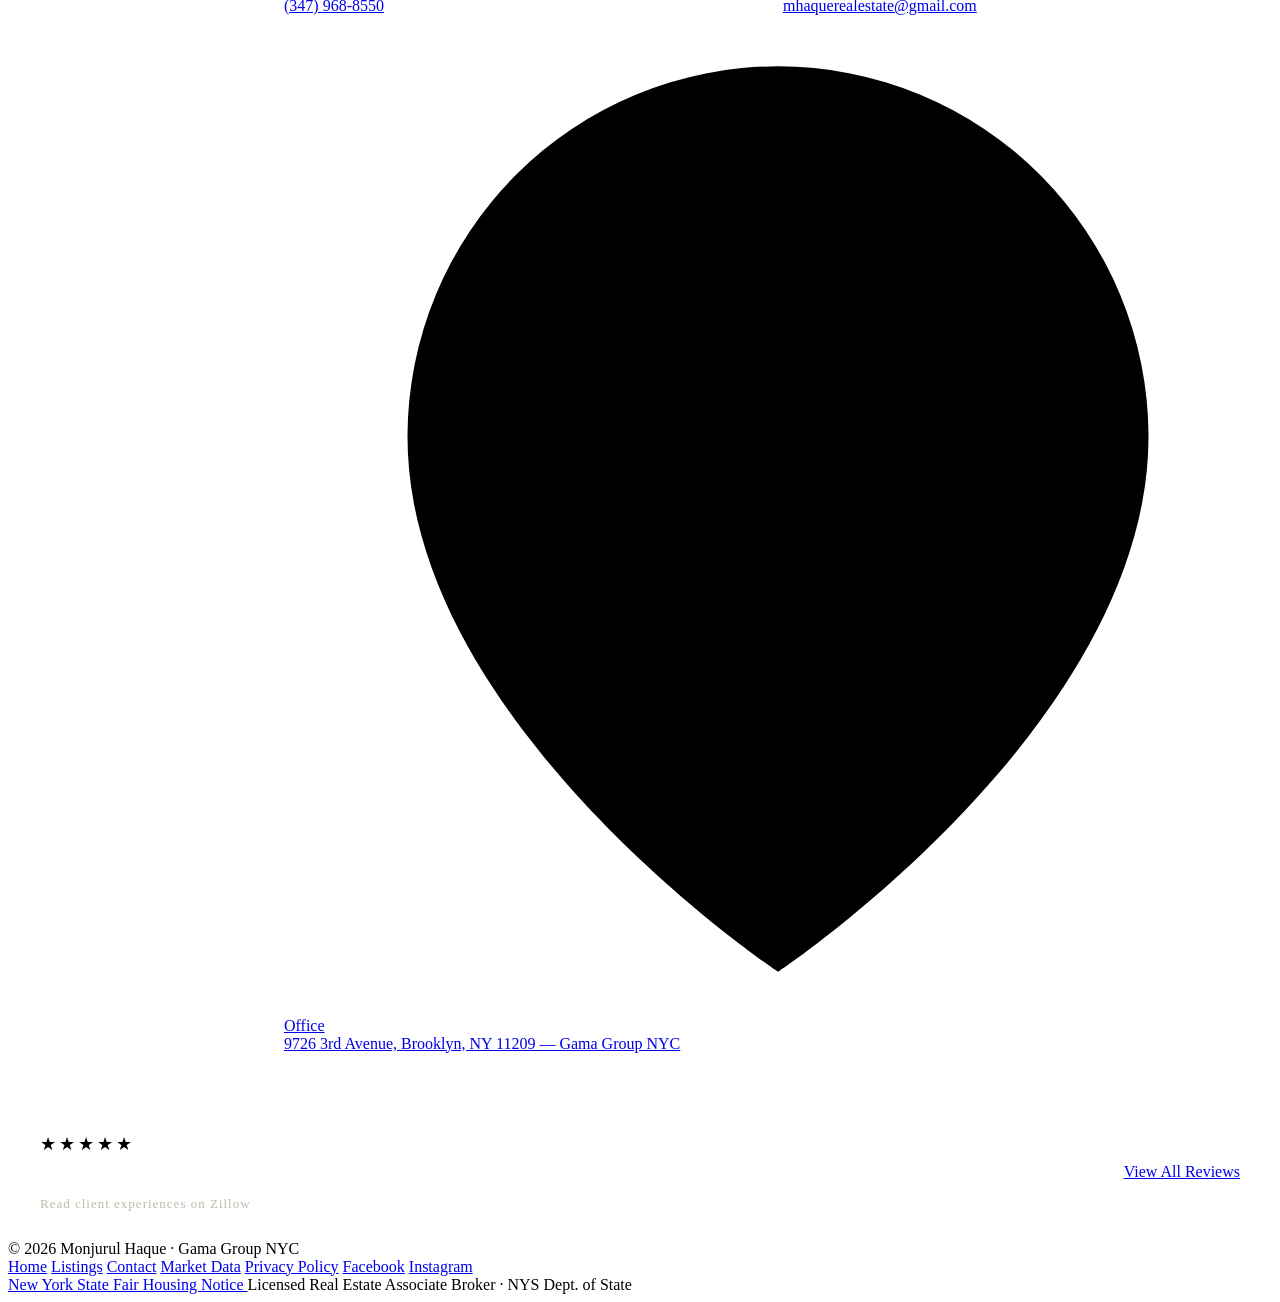
==== commit 0254e1da: "Add files via upload" ====
--- a/about.html
+++ b/about.html
@@ -436,8 +436,7 @@
     <a href="index.html">Home</a>
     <a href="listings.html">Listings</a>
     <a href="contact.html">Contact</a>
-    <a href="Market_tool.html">Market Tool</a>
-    <a href="Mh-Ig-Tool.html">IG Tool</a>
+    <a href="Market_update.html">Market Data</a>
     <a href="privacy.html">Privacy Policy</a>
     <a href="https://www.facebook.com/MhaqueRealtor/" target="_blank" rel="noopener">Facebook</a>
     <a href="https://instagram.com/mhaquerealtor" target="_blank" rel="noopener">Instagram</a>
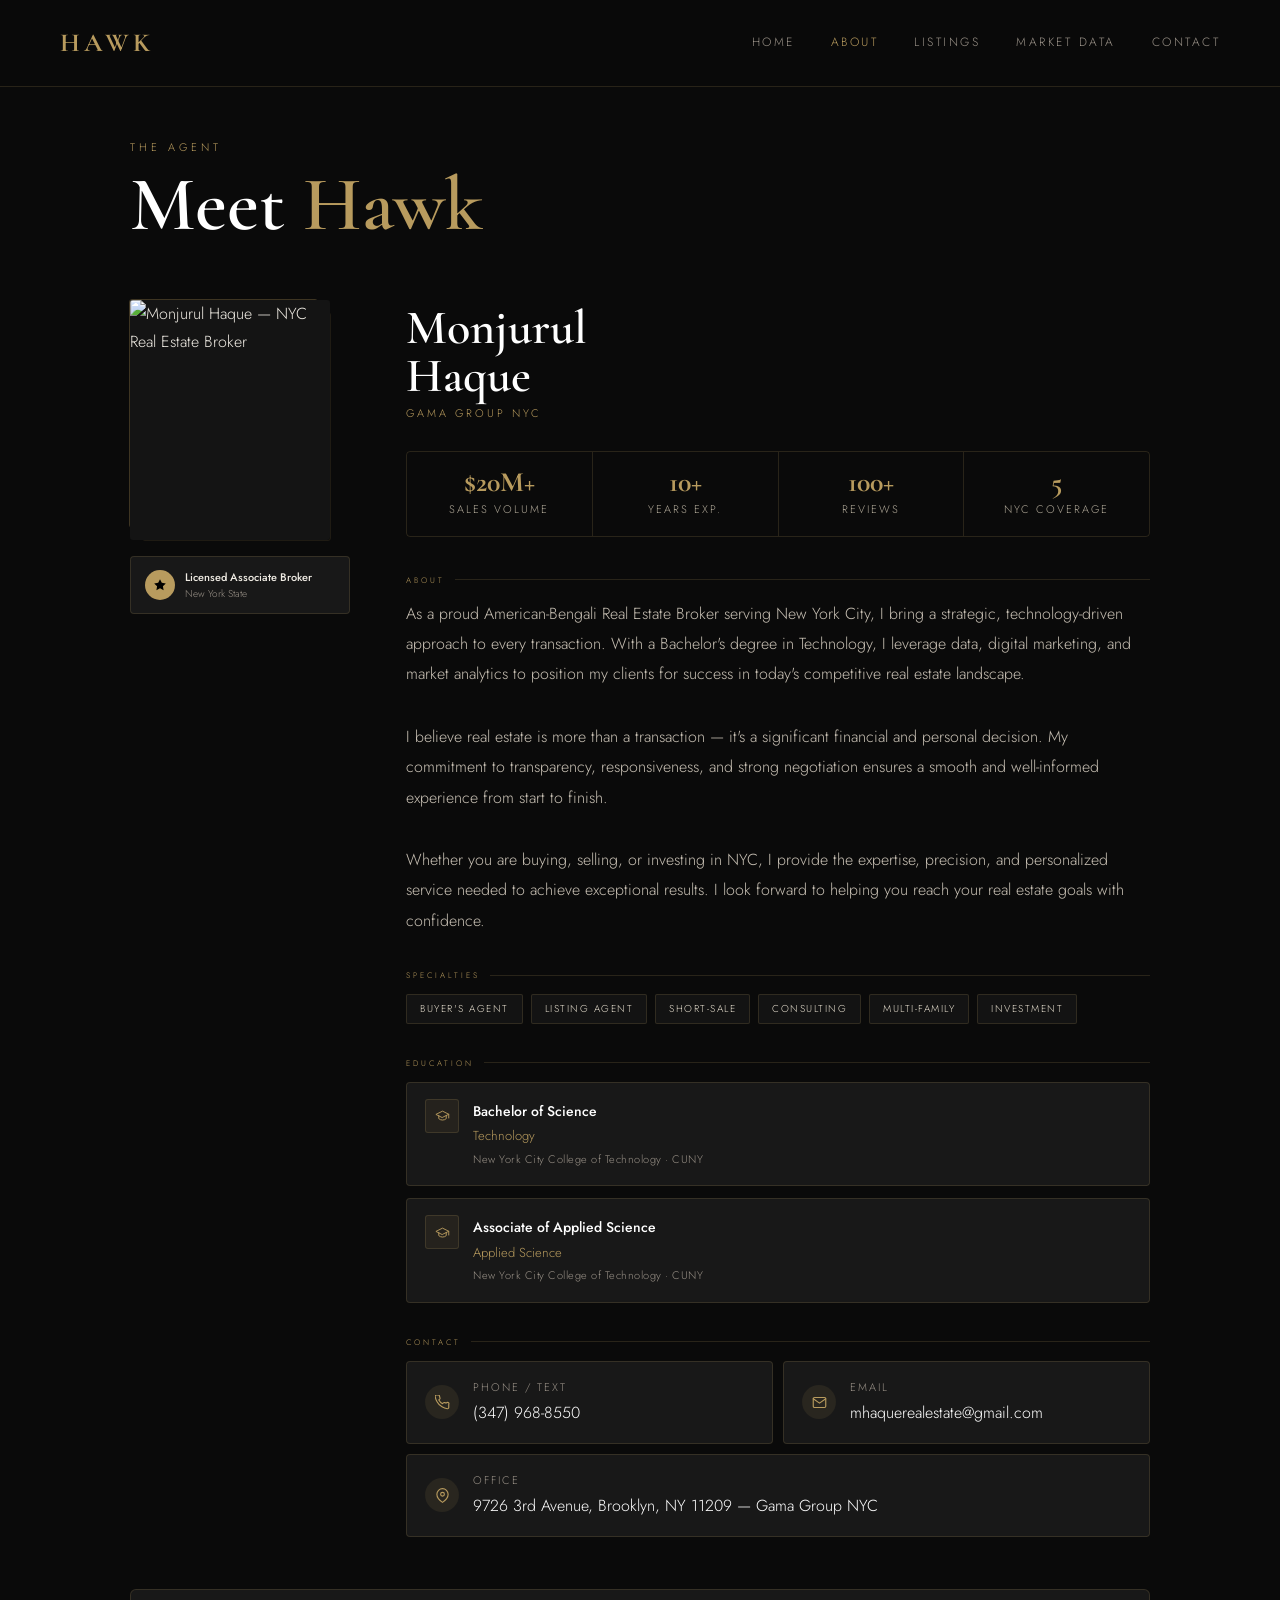
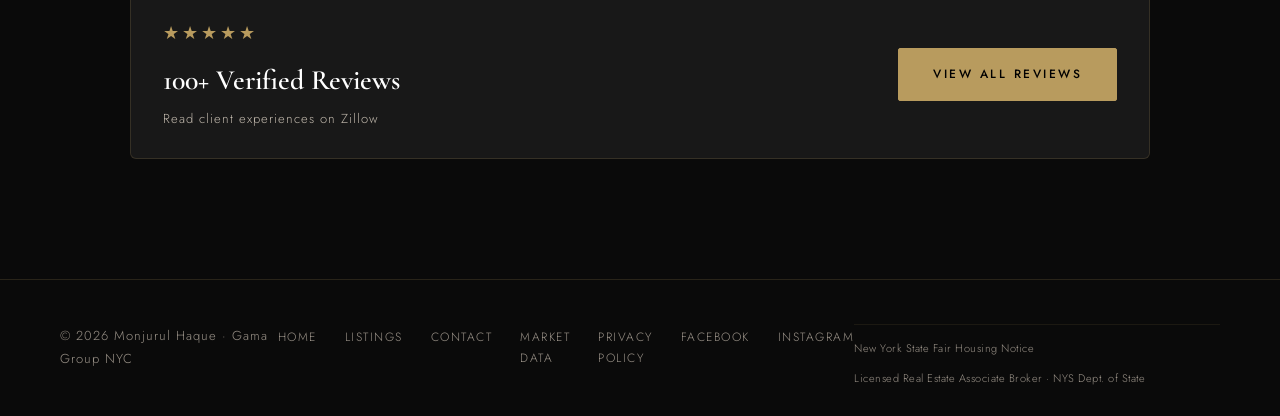
==== commit 85804583: "Fix navigation links and active class in about.html Updated navigation links to reflect correct file" ====
--- a/about.html
+++ b/about.html
@@ -45,26 +45,34 @@
   <script type="application/ld+json">
   {
     "@context": "https://schema.org",
-    "@type": "ProfilePage",
-    "mainEntity": {
+    "@type": "LocalBusiness",
+    "name": "Monjurul Haque - Licensed Real Estate Associate Broker",
+    "alternateName": "Hawk - NYC Real Estate Associate Broker at Gama Group NYC",
+    "telephone": "+13479688550",
+    "email": "mhaquerealestate@gmail.com",
+    "url": "https://www.mhaquerealtor.com/about.html",
+    "address": {
+      "@type": "PostalAddress",
+      "streetAddress": "9726 3rd Avenue",
+      "addressLocality": "Brooklyn",
+      "addressRegion": "NY",
+      "postalCode": "11209"
+    },
+    "areaServed": {
+      "@type": "City",
+      "name": "New York"
+    },
+    "aggregateRating": {
+      "@type": "AggregateRating",
+      "ratingValue": 5,
+      "reviewCount": 100,
+      "bestRating": 5
+    },
+    "employee": {
       "@type": "Person",
       "name": "Monjurul Haque",
       "alternateName": "Hawk",
       "jobTitle": "Licensed Real Estate Associate Broker",
-      "url": "https://www.mhaquerealtor.com/about.html",
-      "telephone": "+13479688550",
-      "email": "mhaquerealestate@gmail.com",
-      "worksFor": {
-        "@type": "Organization",
-        "name": "Gama Group NYC",
-        "address": {
-          "@type": "PostalAddress",
-          "streetAddress": "9726 3rd Avenue",
-          "addressLocality": "Brooklyn",
-          "addressRegion": "NY",
-          "postalCode": "11209"
-        }
-      },
       "alumniOf": [
         {
           "@type": "CollegeOrUniversity",
@@ -95,12 +103,17 @@
         "https://www.instagram.com/mhaquerealtor",
         "https://www.facebook.com/MhaqueRealtor/",
         "https://www.zillow.com/profile/MhaqueRealtor/"
-      ],
-      "aggregateRating": {
-        "@type": "AggregateRating",
-        "ratingValue": "5",
-        "reviewCount": "100",
-        "bestRating": "5"
+      ]
+    },
+    "parentOrganization": {
+      "@type": "Organization",
+      "name": "Gama Group NYC",
+      "address": {
+        "@type": "PostalAddress",
+        "streetAddress": "9726 3rd Avenue",
+        "addressLocality": "Brooklyn",
+        "addressRegion": "NY",
+        "postalCode": "11209"
       }
     }
   }
@@ -267,9 +280,9 @@
   <a class="nav-logo" href="index.html">HAWK</a>
   <div class="nav-links">
     <a href="index.html">Home</a>
-    <a href="about.html">About</a>
+    <a href="about.html" class="active">About</a>
     <a href="listings.html">Listings</a>
-    <a href="Market_update.html" class="active">Market Data</a>
+    <a href="Market_data.html">Market Data</a>
     <a href="contact.html">Contact</a>
   </div>
   <div class="nav-hamburger" onclick="toggleMenu()" aria-label="Menu">
@@ -280,7 +293,7 @@
   <a href="index.html" onclick="closeMenu()">Home</a>
   <a href="about.html" onclick="closeMenu()">About</a>
   <a href="listings.html" onclick="closeMenu()">Listings</a>
-  <a href="Market_update.html" onclick="closeMenu()">Market Data</a>
+  <a href="Market_data.html" onclick="closeMenu()">Market Data</a>
   <a href="contact.html" onclick="closeMenu()">Contact</a>
 </div>
 
@@ -436,7 +449,7 @@
     <a href="index.html">Home</a>
     <a href="listings.html">Listings</a>
     <a href="contact.html">Contact</a>
-    <a href="Market_update.html">Market Data</a>
+    <a href="Market_data.html">Market Data</a>
     <a href="privacy.html">Privacy Policy</a>
     <a href="https://www.facebook.com/MhaqueRealtor/" target="_blank" rel="noopener">Facebook</a>
     <a href="https://instagram.com/mhaquerealtor" target="_blank" rel="noopener">Instagram</a>
--- a/style.css
+++ b/style.css
@@ -0,0 +1,208 @@
+/* ─── RESET & ROOT ─── */
+*, *::before, *::after { box-sizing: border-box; margin: 0; padding: 0; }
+html { scroll-behavior: smooth; }
+
+:root {
+  --gold: #b89b5e;
+  --gold-light: #d4b97a;
+  --gold-dim: rgba(184,155,94,0.15);
+  --dark: #0a0a0a;
+  --mid: #141414;
+  --card: #181818;
+  --border: rgba(184,155,94,0.18);
+  --text: #f0ece4;          /* near-white for primary text */
+  --muted: #9a9288;         /* lighter muted — still subdued but readable */
+  --body-font: 'Jost', sans-serif;
+  --serif-font: 'Cormorant Garamond', serif;
+}
+
+body {
+  font-family: var(--body-font);
+  font-weight: 300;
+  font-size: 16px;          /* global base size */
+  line-height: 1.75;
+  background: var(--dark);
+  color: var(--text);
+  min-height: 100vh;
+  overflow-x: hidden;
+}
+
+/* ─── NAV ─── */
+nav {
+  position: fixed; top: 0; left: 0; right: 0; z-index: 200;
+  display: flex; justify-content: space-between; align-items: center;
+  padding: 20px 60px;
+  background: rgba(10,10,10,0.96);
+  backdrop-filter: blur(16px);
+  border-bottom: 1px solid var(--border);
+}
+.nav-logo {
+  font-family: var(--serif-font);
+  font-size: 26px; font-weight: 700;
+  color: var(--gold); letter-spacing: 4px;
+  text-decoration: none;
+}
+.nav-links { display: flex; gap: 36px; align-items: center; }
+.nav-links a {
+  font-size: 12px; letter-spacing: 2.5px;
+  text-transform: uppercase; color: var(--muted);
+  text-decoration: none; transition: color 0.3s;
+}
+.nav-links a:hover, .nav-links a.active { color: var(--gold); }
+
+.nav-hamburger {
+  display: none; flex-direction: column; gap: 5px;
+  cursor: pointer; padding: 4px;
+}
+.nav-hamburger span {
+  display: block; width: 22px; height: 1.5px;
+  background: var(--gold); transition: all 0.3s;
+}
+.nav-mobile {
+  display: none; position: fixed;
+  top: 65px; left: 0; right: 0; z-index: 199;
+  background: rgba(10,10,10,0.98);
+  border-bottom: 1px solid var(--border);
+  flex-direction: column; padding: 28px 40px; gap: 24px;
+}
+.nav-mobile.open { display: flex; }
+.nav-mobile a {
+  font-size: 14px; letter-spacing: 2.5px;
+  text-transform: uppercase; color: var(--muted);
+  text-decoration: none; transition: color 0.3s;
+}
+.nav-mobile a:hover { color: var(--gold); }
+
+/* ─── HERO STRIP ─── */
+.hero-strip {
+  margin-top: 65px; height: 1px;
+  background: linear-gradient(90deg, transparent 0%, var(--gold) 50%, transparent 100%);
+  opacity: 0.6;
+}
+
+/* ─── MAIN ─── */
+main {
+  max-width: 1100px;
+  margin: 0 auto;
+  padding: 72px 40px 120px;
+}
+
+/* ─── PAGE HEADERS ─── */
+.page-eyebrow {
+  font-size: 11px; letter-spacing: 4px;
+  text-transform: uppercase; color: var(--gold);
+  margin-bottom: 10px;
+}
+.page-title {
+  font-family: var(--serif-font);
+  font-size: clamp(48px, 6vw, 84px);
+  font-weight: 600; line-height: 1;
+  color: #fff; margin-bottom: 56px;
+}
+.page-title span { color: var(--gold); }
+
+/* ─── BUTTONS ─── */
+.btn {
+  display: inline-block;
+  padding: 15px 34px;
+  font-family: var(--body-font);
+  font-size: 12px; font-weight: 500;
+  letter-spacing: 2.5px; text-transform: uppercase;
+  text-decoration: none; cursor: pointer;
+  border-radius: 2px; transition: all 0.25s;
+}
+.btn-gold { background: var(--gold); color: #000; border: 1px solid var(--gold); }
+.btn-gold:hover { background: var(--gold-light); border-color: var(--gold-light); }
+.btn-outline { background: transparent; color: var(--gold); border: 1px solid var(--border); }
+.btn-outline:hover { border-color: var(--gold); background: var(--gold-dim); }
+
+/* ─── CONTACT ITEMS ─── */
+.contact-item {
+  display: flex; align-items: center; gap: 14px;
+  background: var(--card); border: 1px solid var(--border);
+  border-radius: 4px; padding: 16px 18px;
+  text-decoration: none; transition: border-color 0.25s, background 0.25s;
+}
+.contact-item:hover { border-color: var(--gold); background: var(--gold-dim); }
+.contact-icon {
+  width: 34px; height: 34px; border-radius: 50%;
+  background: rgba(184,155,94,0.1);
+  display: flex; align-items: center; justify-content: center; flex-shrink: 0;
+}
+.contact-icon svg { width: 15px; height: 15px; stroke: var(--gold); fill: none; stroke-width: 1.8; }
+.contact-type { font-size: 11px; letter-spacing: 2px; text-transform: uppercase; color: var(--muted); }
+.contact-val  { font-size: 16px; color: #fff; margin-top: 2px; }
+
+/* ─── FOOTER ─── */
+footer {
+  border-top: 1px solid var(--border);
+  padding: 28px 60px;
+  display: flex; justify-content: space-between; align-items: center;
+}
+.footer-copy { font-size: 13px; color: var(--muted); letter-spacing: 1px; }
+.footer-links { display: flex; gap: 28px; }
+.footer-links a {
+  font-size: 12px; letter-spacing: 1.5px; color: var(--muted);
+  text-decoration: none; text-transform: uppercase; transition: color 0.3s;
+}
+.footer-links a:hover { color: var(--gold); }
+
+/* ─── ANIMATIONS ─── */
+@keyframes fadeUp {
+  from { opacity: 0; transform: translateY(18px); }
+  to   { opacity: 1; transform: translateY(0); }
+}
+.anim-1 { animation: fadeUp 0.55s 0.05s ease both; }
+.anim-2 { animation: fadeUp 0.55s 0.15s ease both; }
+.anim-3 { animation: fadeUp 0.55s 0.25s ease both; }
+.anim-4 { animation: fadeUp 0.55s 0.35s ease both; }
+
+/* ─── FORMS ─── */
+input, textarea, select {
+  display: block; width: 100%;
+  background: var(--card); border: 1px solid var(--border);
+  color: var(--text); font-family: var(--body-font);
+  font-size: 15px; font-weight: 300;
+  padding: 14px 18px; border-radius: 2px;
+  outline: none; transition: border-color 0.25s;
+  -webkit-appearance: none;
+}
+input:focus, textarea:focus, select:focus { border-color: var(--gold); }
+input::placeholder, textarea::placeholder { color: var(--muted); }
+textarea { resize: vertical; min-height: 140px; }
+
+/* ─── RESPONSIVE ─── */
+
+/* ─── FOOTER BOTTOM BAR ─── */
+.footer-bottom {
+  border-top: 1px solid rgba(184,155,94,0.1);
+  margin-top: 16px; padding-top: 14px;
+  display: flex; justify-content: space-between; align-items: center;
+  flex-wrap: wrap; gap: 10px;
+}
+.footer-bottom a, .footer-legal {
+  font-size: 11px; color: var(--muted);
+  text-decoration: none; letter-spacing: 0.5px;
+  transition: color 0.2s;
+}
+.footer-bottom a:hover { color: var(--gold); }
+.footer-fair-housing {
+  display: flex; align-items: center; gap: 7px;
+  font-size: 11px; color: var(--muted);
+}
+/* EHO logo renders as an inline <img> in HTML — no CSS pseudo-element needed */
+.footer-fair-housing img {
+  width: 16px; height: 16px;
+  opacity: 0.6; filter: brightness(1.4);
+  flex-shrink: 0;
+}
+
+@media (max-width: 768px) {
+  nav { padding: 18px 24px; }
+  .nav-links { display: none; }
+  .nav-hamburger { display: flex; }
+  main { padding: 56px 20px 80px; }
+  footer { flex-direction: column; gap: 16px; text-align: center; padding: 24px 24px; }
+  .footer-links { flex-wrap: wrap; justify-content: center; gap: 16px; }
+  .footer-bottom { flex-direction: column; align-items: center; text-align: center; gap: 8px; }
+}
